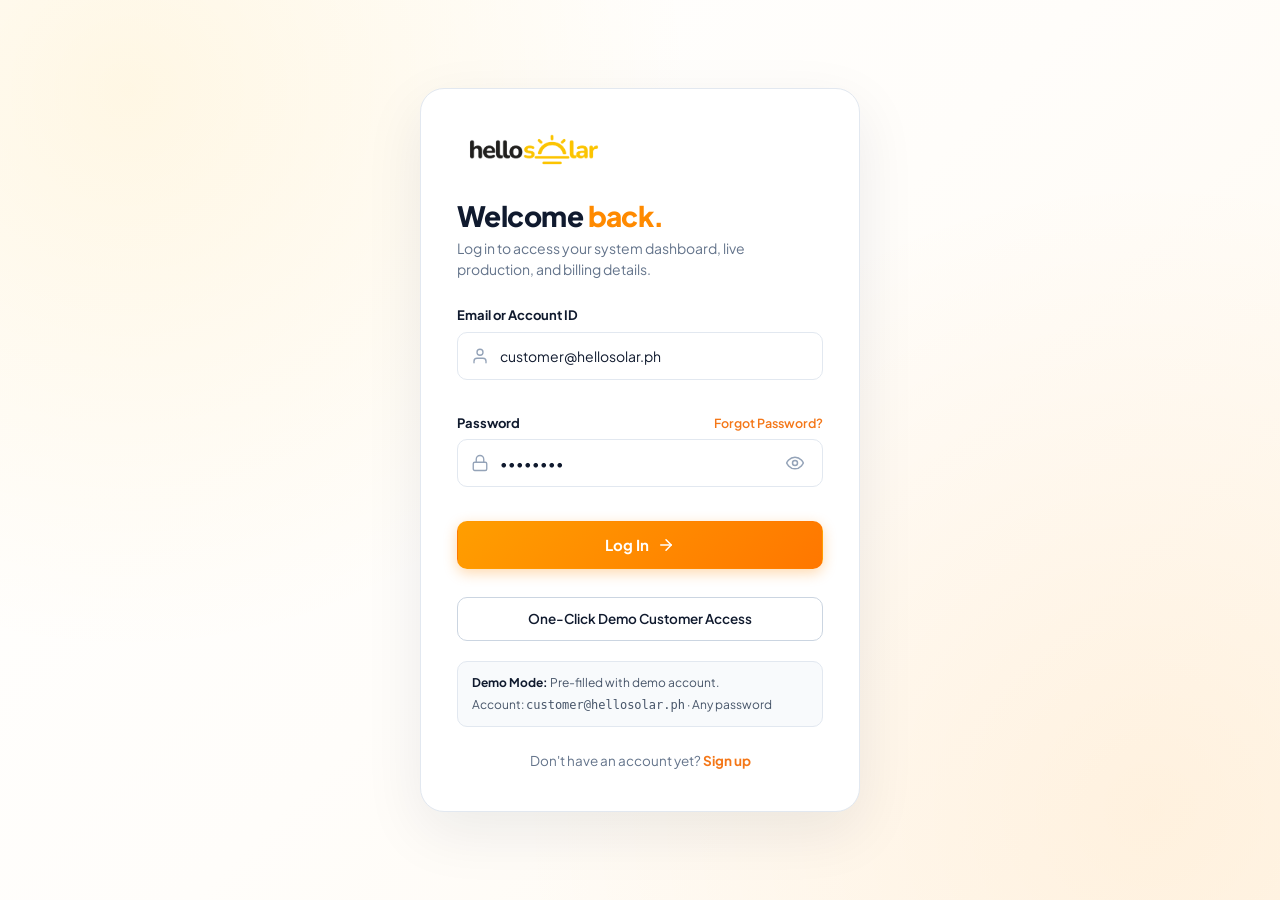
==== index.html @ ba152d2c "First Commit for Customer_View_Dashboard" ====
<!DOCTYPE html>
<html lang="en">

<head>
    <meta charset="UTF-8">
    <meta name="viewport" content="width=device-width, initial-scale=1.0">
    <title>Hello Solar Customer Portal</title>
    <style>
        * {
            background-image: url('assets/images/landing_page_bg.png');
            background-size: cover;
            background-position: center;
            background-repeat: no-repeat;
        }
    </style>
    <script>
        // Automatic routing based on authentication state
        if (localStorage.getItem("hello_solar_logged_in") === "true") {
            window.location.replace("dashboard.html");
        } else {
            window.location.replace("login.html");
        }
    </script>
</head>

<body
    style="font-family: sans-serif; display: flex; align-items: center; justify-content: center; min-height: 100vh; margin: 0; background: #fafafa; color: #101a2e;">
    <p>Redirecting to <a href="login.html" style="color: #ff8a00; font-weight: bold;">Hello Solar Portal</a>...</p>
</body>

</html>
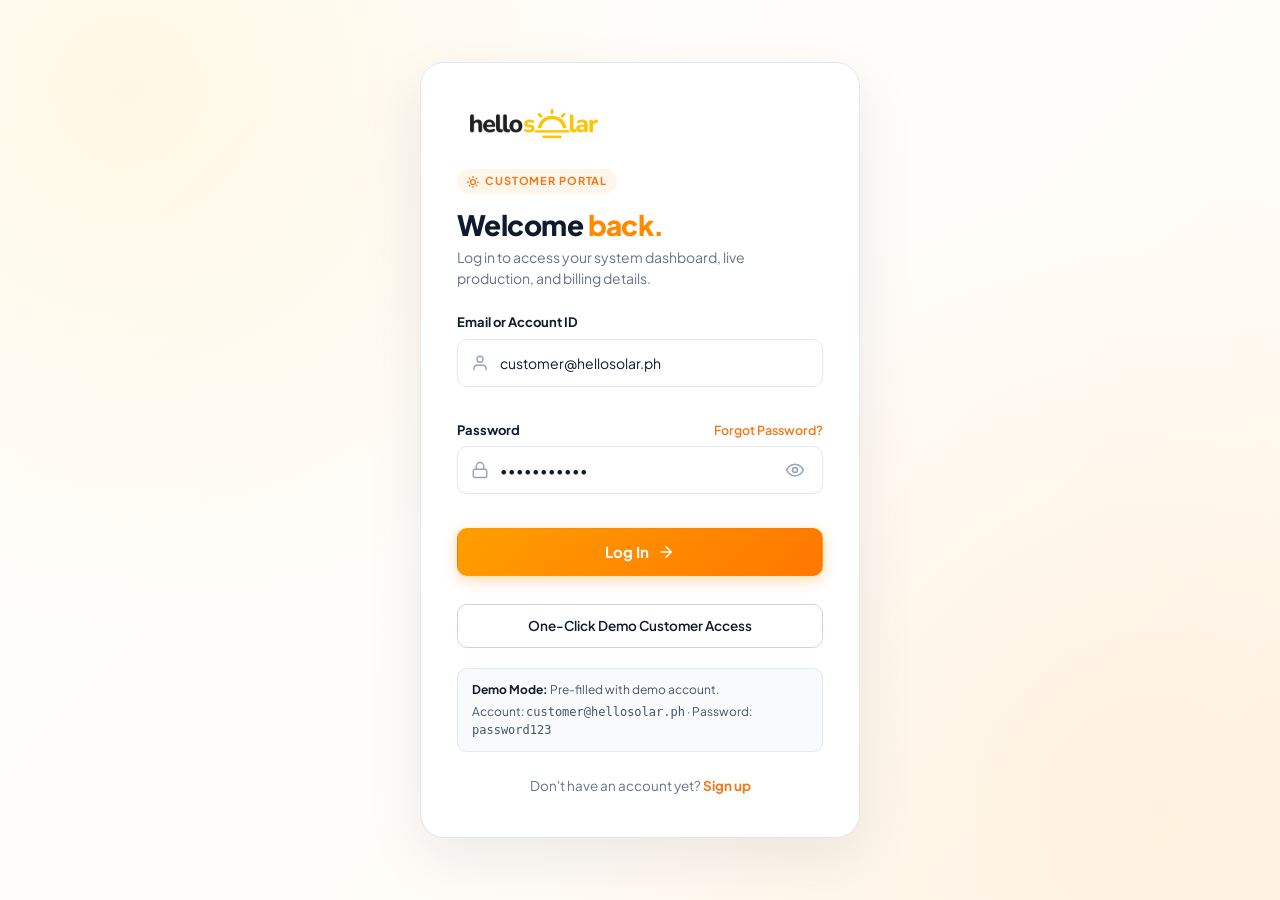
==== commit 4ed5b019: "Approved" ====
--- a/index.html
+++ b/index.html
@@ -5,18 +5,12 @@
     <meta charset="UTF-8">
     <meta name="viewport" content="width=device-width, initial-scale=1.0">
     <title>Hello Solar Customer Portal</title>
-    <style>
-        * {
-            background-image: url('assets/images/landing_page_bg.png');
-            background-size: cover;
-            background-position: center;
-            background-repeat: no-repeat;
-        }
-    </style>
+    <!-- Favicon / Tab Icon -->
+    <link rel="icon" type="image/png" href="assets/images/logofortab.png">
     <script>
         // Automatic routing based on authentication state
         if (localStorage.getItem("hello_solar_logged_in") === "true") {
-            window.location.replace("dashboard.html");
+            window.location.replace("mysystem.html");
         } else {
             window.location.replace("login.html");
         }
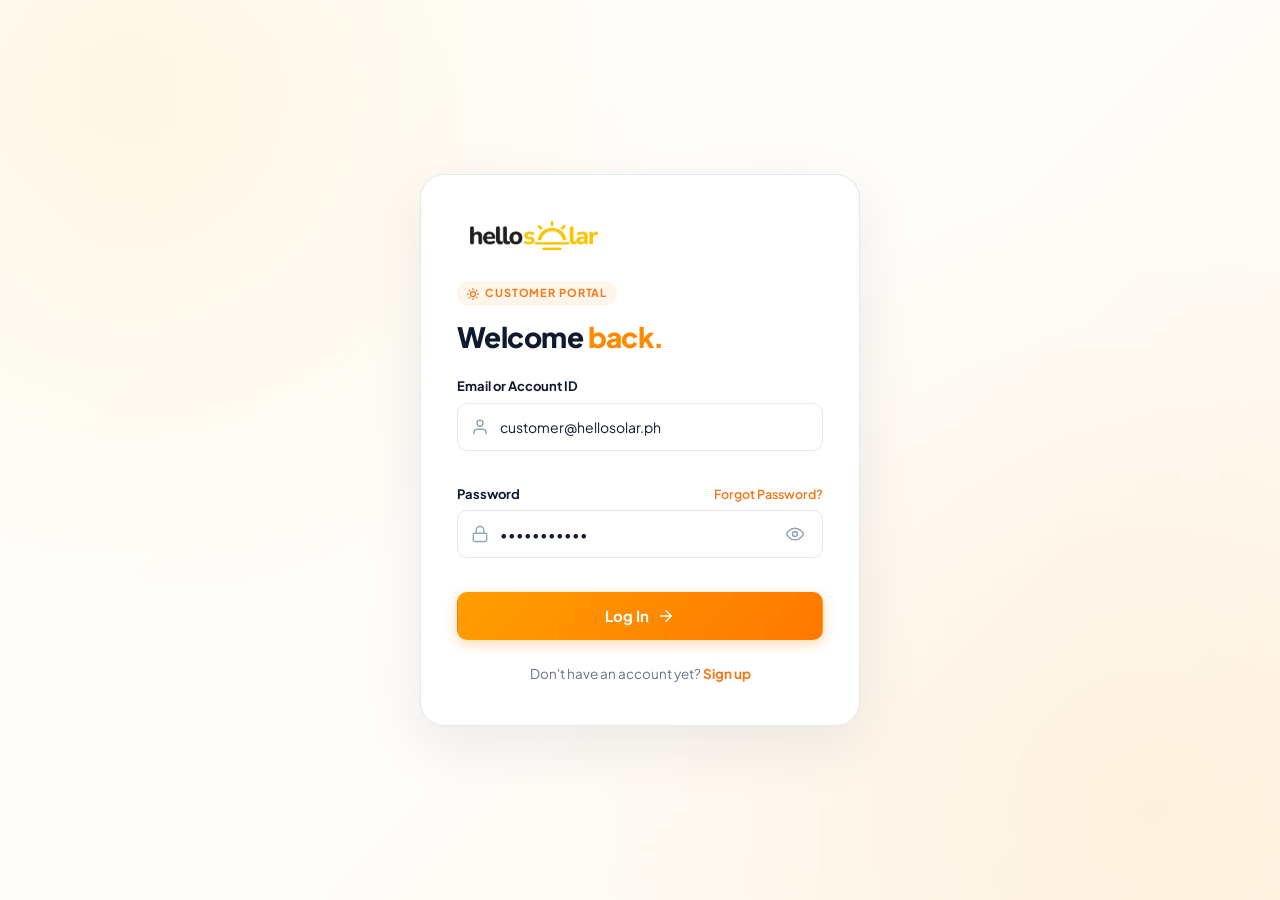
==== commit 6d30777a: "customer done" ====
--- a/index.html
+++ b/index.html
@@ -7,14 +7,10 @@
     <title>Hello Solar Customer Portal</title>
     <!-- Favicon / Tab Icon -->
     <link rel="icon" type="image/png" href="assets/images/logofortab.png">
-    <script>
-        // Automatic routing based on authentication state
-        if (localStorage.getItem("hello_solar_logged_in") === "true") {
-            window.location.replace("mysystem.html");
-        } else {
-            window.location.replace("login.html");
-        }
-    </script>
+    <script src="../shared/hello-solar-config.js"></script>
+    <script src="../hello_solar_super_admin/data.js"></script>
+    <script src="../shared/hello-solar-shared.js"></script>
+    <script src="js/index-page.js"></script>
 </head>
 
 <body
